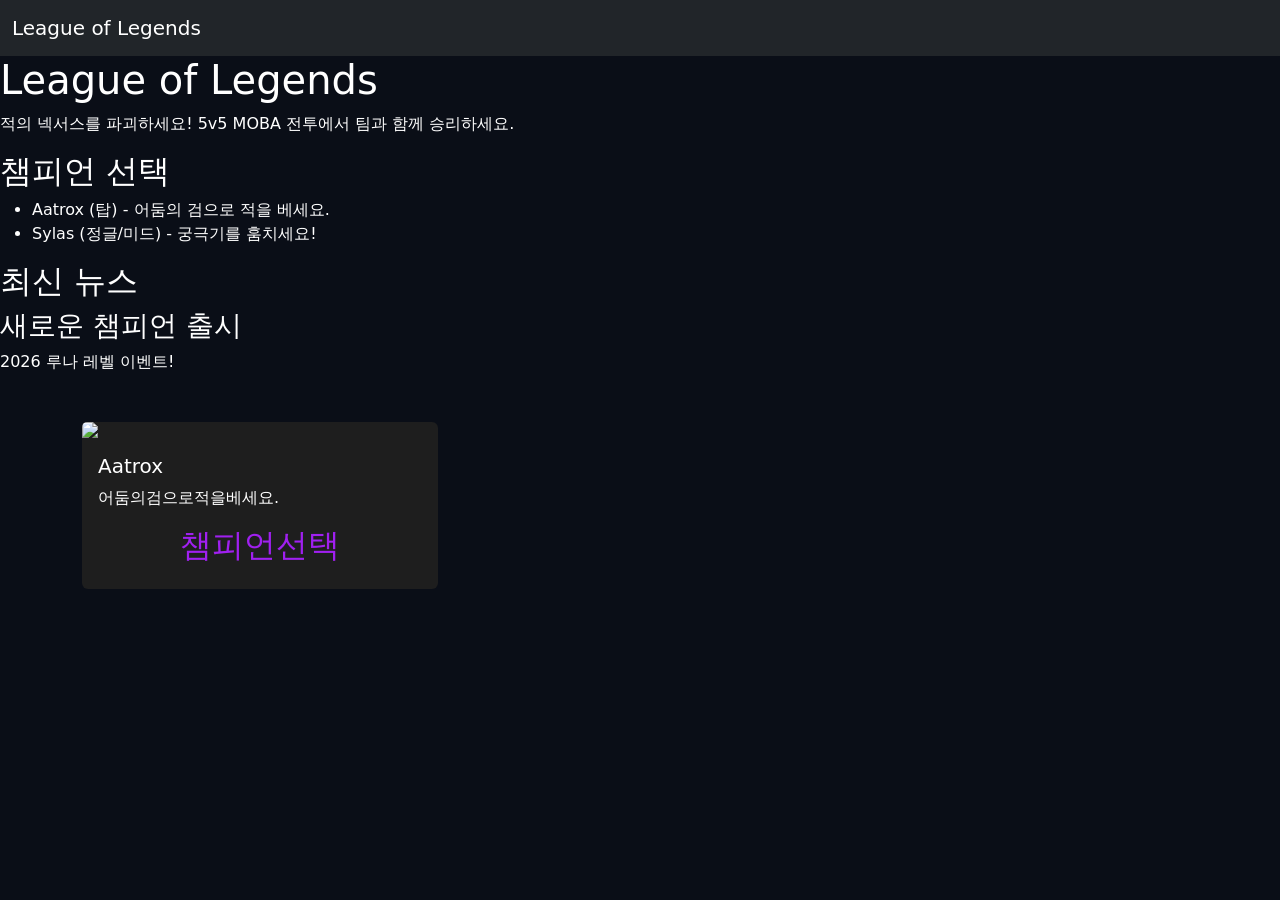
==== src/main/resources/META-INF/resources/index.html @ 7e495ae7 "initial commit" ====
<!DOCTYPE html> <!-- 주석은 이렇게 입력! -->
<html lang="ko">

<head>
    <link href="https://cdn.jsdelivr.net/npm/bootstrap@5.3.0/dist/css/bootstrap.min.css" rel="stylesheet">
    <meta charset="UTF-8">
    <title>LOL - 1단계</title>
    <style>
        body {
            background-color: #0a0e17;
            color: #fff;
        }

        .accent-purple {
            color: #a020f0;
        }

        .card {
            background-color: #1e1e1e;
            border: none;
            color: white;
        }

        .btn-primary {
            background-color: #a020f0;
            border: none;
        }

        .card {
            transition: transform 0.3s, box-shadow 0.3s;
        }

        .card:hover {
            transform: scale(1.05);
            /* 마우스를올리면커짐*/
            box-shadow: 0 10px 20px rgba(160, 32, 240, 0.5);
            /* 보라색광원효과*/
        }

        .card-img-top {
            object-fit: cover;
            /* 이미지가찌그러지지않게채움*/
        }
    </style>
</head>

<body>
    <nav class="navbar navbar-expand-lg navbar-dark bg-dark">
        <div class="container-fluid"><a class="navbar-brand" href="#">League of Legends</a></div>
    </nav>
    <h1>League of Legends</h1>
    <p>적의 넥서스를 파괴하세요! 5v5 MOBA 전투에서 팀과 함께 승리하세요.</p>

    <h2>챔피언 선택</h2>
    <ul>
        <li>Aatrox (탑) - 어둠의 검으로 적을 베세요.</li>
        <li>Sylas (정글/미드) - 궁극기를 훔치세요!</li>
    </ul>
    <h2>최신 뉴스</h2>
    <div>
        <h3>새로운 챔피언 출시</h3>
        <p>2026 루나 레벨 이벤트!</p>
    </div>

    <div class="container my-5">
        <div class="row">
            <div class="col-md-4">
                <div class="card">
                    <img src="https://ddragon.leagueoflegends.com/cdn/15.24.1/img/champion/Aatrox.png"
                        class="card-img-top">
                    <div class="card-body">
                        <h5>Aatrox</h5>
                        <p>어둠의검으로적을베세요.</p>
                        <h2 class="text-center accent-purple">챔피언선택</h2>
                    </div>
                </div>
            </div>
        </div>
    </div>
</body>

</html>
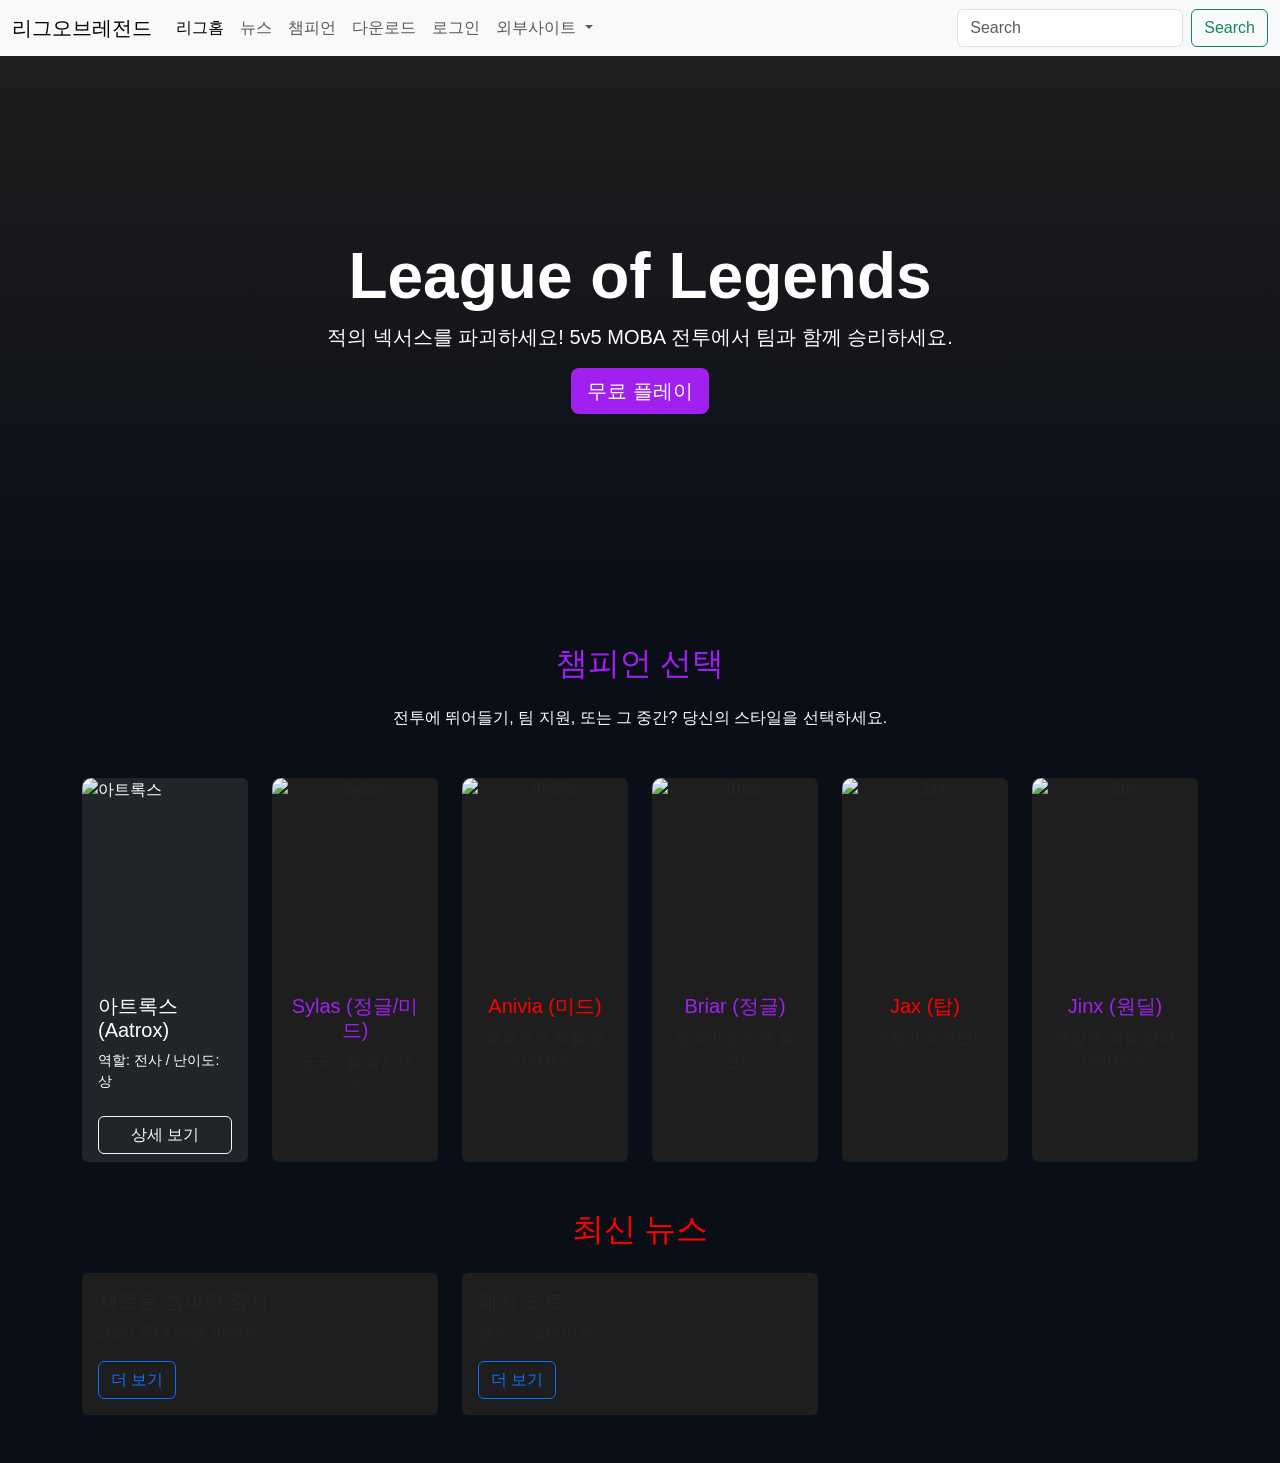
==== commit f4b6ac2d: "Aatrox 카드 리디자인, 모달 추가, DevServices 비활성화 Co-Authored-By: Claude Sonnet 4.6 <noreply@anthropic.com>" ====
--- a/src/main/resources/META-INF/resources/index.html
+++ b/src/main/resources/META-INF/resources/index.html
@@ -1,24 +1,53 @@
-<!DOCTYPE html> <!-- 주석은 이렇게 입력! -->
+<!DOCTYPE html>
 <html lang="ko">
 
 <head>
+    <meta charset="UTF-8">
+    <meta name="viewport" content="width=device-width, initial-scale=1.0">
+    <title>League of Legends - 메인 페이지</title>
+    <!-- Bootstrap 5 CDN -->
     <link href="https://cdn.jsdelivr.net/npm/bootstrap@5.3.0/dist/css/bootstrap.min.css" rel="stylesheet">
-    <meta charset="UTF-8">
-    <title>LOL - 1단계</title>
+    <script src="https://cdn.jsdelivr.net/npm/bootstrap@5.3.0/dist/js/bootstrap.bundle.min.js"></script>
+    <!-- 커스텀 스타일 (LOL 테마 + 챔피언 호버 효과) -->
     <style>
         body {
             background-color: #0a0e17;
             color: #fff;
+            font-family: 'Arial', sans-serif;
+        }
+
+        .navbar {
+            background-color: #000;
+        }
+
+        .hero {
+            background: linear-gradient(to bottom, #1e1e1e, #0a0e17);
+            min-height: 60vh;
         }
 
         .accent-purple {
             color: #a020f0;
+        }
+
+        .accent-red {
+            color: #ff0000;
         }
 
         .card {
             background-color: #1e1e1e;
             border: none;
-            color: white;
+            transition: transform 0.3s, box-shadow 0.3s;
+        }
+
+        .card:hover {
+            transform: scale(1.05);
+            box-shadow: 0 10px 20px rgba(160, 32, 240, 0.5);
+        }
+
+        .card-img-top {
+            height: 200px;
+            object-fit: cover;
+            border-radius: 10px 10px 0 0;
         }
 
         .btn-primary {
@@ -26,57 +55,203 @@
             border: none;
         }
 
-        .card {
-            transition: transform 0.3s, box-shadow 0.3s;
-        }
-
-        .card:hover {
-            transform: scale(1.05);
-            /* 마우스를올리면커짐*/
-            box-shadow: 0 10px 20px rgba(160, 32, 240, 0.5);
-            /* 보라색광원효과*/
-        }
-
-        .card-img-top {
-            object-fit: cover;
-            /* 이미지가찌그러지지않게채움*/
+        .btn-primary:hover {
+            background-color: #800080;
         }
     </style>
+    <script>
+        const typeTitle = (text, delay = 200) => {
+            document.title = '\u200B'; // zero-width space로 초기화
+            [...text].reduce((wait, char) => {
+                setTimeout(() => {
+                    // 공백을 non-breaking space로 치환
+                    document.title += char === ' ' ? '\u00A0' : char;
+                }, wait);
+                return wait + delay;
+            }, 0);
+        };
+
+        typeTitle('League of Legends');
+    </script>
 </head>
 
 <body>
-    <nav class="navbar navbar-expand-lg navbar-dark bg-dark">
-        <div class="container-fluid"><a class="navbar-brand" href="#">League of Legends</a></div>
-    </nav>
-    <h1>League of Legends</h1>
-    <p>적의 넥서스를 파괴하세요! 5v5 MOBA 전투에서 팀과 함께 승리하세요.</p>
-
-    <h2>챔피언 선택</h2>
-    <ul>
-        <li>Aatrox (탑) - 어둠의 검으로 적을 베세요.</li>
-        <li>Sylas (정글/미드) - 궁극기를 훔치세요!</li>
-    </ul>
-    <h2>최신 뉴스</h2>
-    <div>
-        <h3>새로운 챔피언 출시</h3>
-        <p>2026 루나 레벨 이벤트!</p>
+
+   <nav class="navbar navbar-expand-lg navbar-light bg-light">
+  <div class="container-fluid">
+    <a class="navbar-brand" href="#">리그오브레전드</a>
+    <button class="navbar-toggler" type="button" data-bs-toggle="collapse" data-bs-target="#navbarSupportedContent" aria-controls="navbarSupportedContent" aria-expanded="false" aria-label="Toggle navigation">
+      <span class="navbar-toggler-icon"></span>
+    </button>
+    <div class="collapse navbar-collapse" id="navbarSupportedContent">
+      <ul class="navbar-nav me-auto mb-2 mb-lg-0">
+        <li class="nav-item">
+          <a class="nav-link active" aria-current="page" href="#">리그홈</a>
+        </li>
+        <li class="nav-item">
+          <a class="nav-link" href="#">뉴스</a>
+        </li>
+        <li class="nav-item">
+          <a class="nav-link" href="#">챔피언</a>
+        </li>
+        <li class="nav-item">
+          <a class="nav-link" href="main_page_sub/download.html">다운로드</a>
+        </li>
+        <li class="nav-item">
+          <a class="nav-link" href="#">로그인</a>
+        </li>
+        <li class="nav-item dropdown">
+          <a class="nav-link dropdown-toggle" href="#" id="navbarDropdown" role="button" data-bs-toggle="dropdown" aria-expanded="false">
+            외부사이트
+          </a>
+          <ul class="dropdown-menu" aria-labelledby="navbarDropdown">
+            <li><a class="dropdown-item" href="#">League Of Legend Official</a></li>
+            <li><a class="dropdown-item" href="#">Another action</a></li>
+            <!-- <li><hr class="dropdown-divider"></li> -->
+            <li><a class="dropdown-item" href="#">Something else here</a></li>
+          </ul>
+        </li>
+        <li class="nav-item">
+          <!-- <a class="nav-link disabled" href="#" tabindex="-1" aria-disabled="true">Disabled</a> -->
+        </li>
+      </ul>
+      <form class="d-flex">
+        <input class="form-control me-2" type="search" placeholder="Search" aria-label="Search">
+        <button class="btn btn-outline-success" type="submit">Search</button>
+      </form>
     </div>
-
-    <div class="container my-5">
-        <div class="row">
-            <div class="col-md-4">
+  </div>
+</nav>
+
+    <!-- 히어로 배너 (Hero Banner) -->
+    <section class="hero d-flex align-items-center justify-content-center text-center py-5">
+        <div class="container">
+            <h1 class="display-3 fw-bold">League of Legends</h1>
+            <p class="lead">적의 넥서스를 파괴하세요! 5v5 MOBA 전투에서 팀과 함께 승리하세요.</p>
+            <a href="#" class="btn btn-primary btn-lg">무료 플레이</a>
+        </div>
+    </section>
+
+    <section class="container my-5">
+        <h2 class="text-center mb-4 accent-purple">챔피언 선택</h2>
+        <p class="text-center mb-5">전투에 뛰어들기, 팀 지원, 또는 그 중간? 당신의 스타일을 선택하세요.</p>
+        <div class="row g-4">
+            <!-- Aatrox -->
+            <div class="col">
+                <div class="card bg-dark text-white border-secondary h-100">
+                    <img src="https://ddragon.leagueoflegends.com/cdn/15.24.1/img/champion/Aatrox.png" class="card-img-top" alt="아트록스" loading="lazy">
+                    <div class="card-body">
+                        <h5 class="card-title">아트록스 (Aatrox)</h5>
+                        <p class="card-text small">역할: 전사 / 난이도: 상</p>
+                    </div>
+                    <div class="card-footer bg-transparent border-0">
+                        <button class="btn btn-outline-light w-100"
+                            data-bs-toggle="modal"
+                            data-bs-target="#modalAatrox"
+                            data-champ="Aatrox">
+                            상세 보기
+                        </button>
+                    </div>
+                </div>
+            </div>
+            <!-- Sylas -->
+            <div class="col-md-6 col-lg-4 col-xl-2">
+                <div class="card text-center h-100">
+                    <img src="https://ddragon.leagueoflegends.com/cdn/15.24.1/img/champion/Sylas.png"
+                        class="card-img-top" alt="Sylas" loading="lazy">
+                    <div class="card-body">
+                        <h5 class="card-title accent-purple">Sylas (정글/미드)</h5>
+                        <p class="card-text">궁극기를 훔치세요!</p>
+                    </div>
+                </div>
+            </div>
+            <!-- Anivia -->
+            <div class="col-md-6 col-lg-4 col-xl-2">
+                <div class="card text-center h-100">
+                    <img src="https://ddragon.leagueoflegends.com/cdn/15.24.1/img/champion/Anivia.png"
+                        class="card-img-top" alt="Anivia" loading="lazy">
+                    <div class="card-body">
+                        <h5 class="card-title accent-red">Anivia (미드)</h5>
+                        <p class="card-text">얼음으로 적을 봉인하세요.</p>
+                    </div>
+                </div>
+            </div>
+            <!-- Briar -->
+            <div class="col-md-6 col-lg-4 col-xl-2">
+                <div class="card text-center h-100">
+                    <img src="https://ddragon.leagueoflegends.com/cdn/15.24.1/img/champion/Briar.png"
+                        class="card-img-top" alt="Briar" loading="lazy">
+                    <div class="card-body">
+                        <h5 class="card-title accent-purple">Briar (정글)</h5>
+                        <p class="card-text">광폭한 힘으로 돌진!</p>
+                    </div>
+                </div>
+            </div>
+            <!-- Jax -->
+            <div class="col-md-6 col-lg-4 col-xl-2">
+                <div class="card text-center h-100">
+                    <img src="https://ddragon.leagueoflegends.com/cdn/15.24.1/img/champion/Jax.png" class="card-img-top"
+                        alt="Jax" loading="lazy">
+                    <div class="card-body">
+                        <h5 class="card-title accent-red">Jax (탑)</h5>
+                        <p class="card-text">대장간의 주인!</p>
+                    </div>
+                </div>
+            </div>
+            <!-- Jinx -->
+            <div class="col-md-6 col-lg-4 col-xl-2">
+                <div class="card text-center h-100">
+                    <img src="https://ddragon.leagueoflegends.com/cdn/15.24.1/img/champion/Jinx.png"
+                        class="card-img-top" alt="Jinx" loading="lazy">
+                    <div class="card-body">
+                        <h5 class="card-title accent-purple">Jinx (원딜)</h5>
+                        <p class="card-text">폭발로 적을 날려버리세요.</p>
+                    </div>
+                </div>
+            </div>
+        </div>
+    </section>
+
+    <!-- 아트록스 모달 -->
+    <div class="modal fade" id="modalAatrox" tabindex="-1" aria-labelledby="modalAatroxLabel" aria-hidden="true">
+        <div class="modal-dialog modal-xl modal-dialog-centered">
+            <div class="modal-content bg-dark text-white border-secondary">
+                <div class="modal-header border-secondary">
+                    <h5 class="modal-title" id="modalAatroxLabel">아트록스 상세</h5>
+                    <button type="button" class="btn-close btn-close-white" data-bs-dismiss="modal" aria-label="Close"></button>
+                </div>
+                <div class="modal-body p-0">
+                    <iframe src="modals/Aatrox.html" style="width:100%; height:500px; border:none;"></iframe>
+                </div>
+            </div>
+        </div>
+    </div>
+
+    <!-- 뉴스 섹션 (기존 유지) -->
+    <section class="container my-5">
+        <h2 class="text-center mb-4 accent-red">최신 뉴스</h2>
+        <div class="row g-4">
+            <div class="col-md-6 col-lg-4">
                 <div class="card">
-                    <img src="https://ddragon.leagueoflegends.com/cdn/15.24.1/img/champion/Aatrox.png"
-                        class="card-img-top">
-                    <div class="card-body">
-                        <h5>Aatrox</h5>
-                        <p>어둠의검으로적을베세요.</p>
-                        <h2 class="text-center accent-purple">챔피언선택</h2>
-                    </div>
-                </div>
-            </div>
-        </div>
-    </div>
+                    <div class="card-body">
+                        <h5 class="card-title">새로운 챔피언 출시</h5>
+                        <p class="card-text">2026 루나 레벨 이벤트!</p>
+                        <a href="#" class="btn btn-outline-primary">더 보기</a>
+                    </div>
+                </div>
+            </div>
+            <div class="col-md-6 col-lg-4">
+                <div class="card">
+                    <div class="card-body">
+                        <h5 class="card-title">패치 노트</h5>
+                        <p class="card-text">밸런스 업데이트.</p>
+                        <a href="#" class="btn btn-outline-primary">더 보기</a>
+                    </div>
+                </div>
+            </div>
+        </div>
+    </section>
+
 </body>
 
 </html>
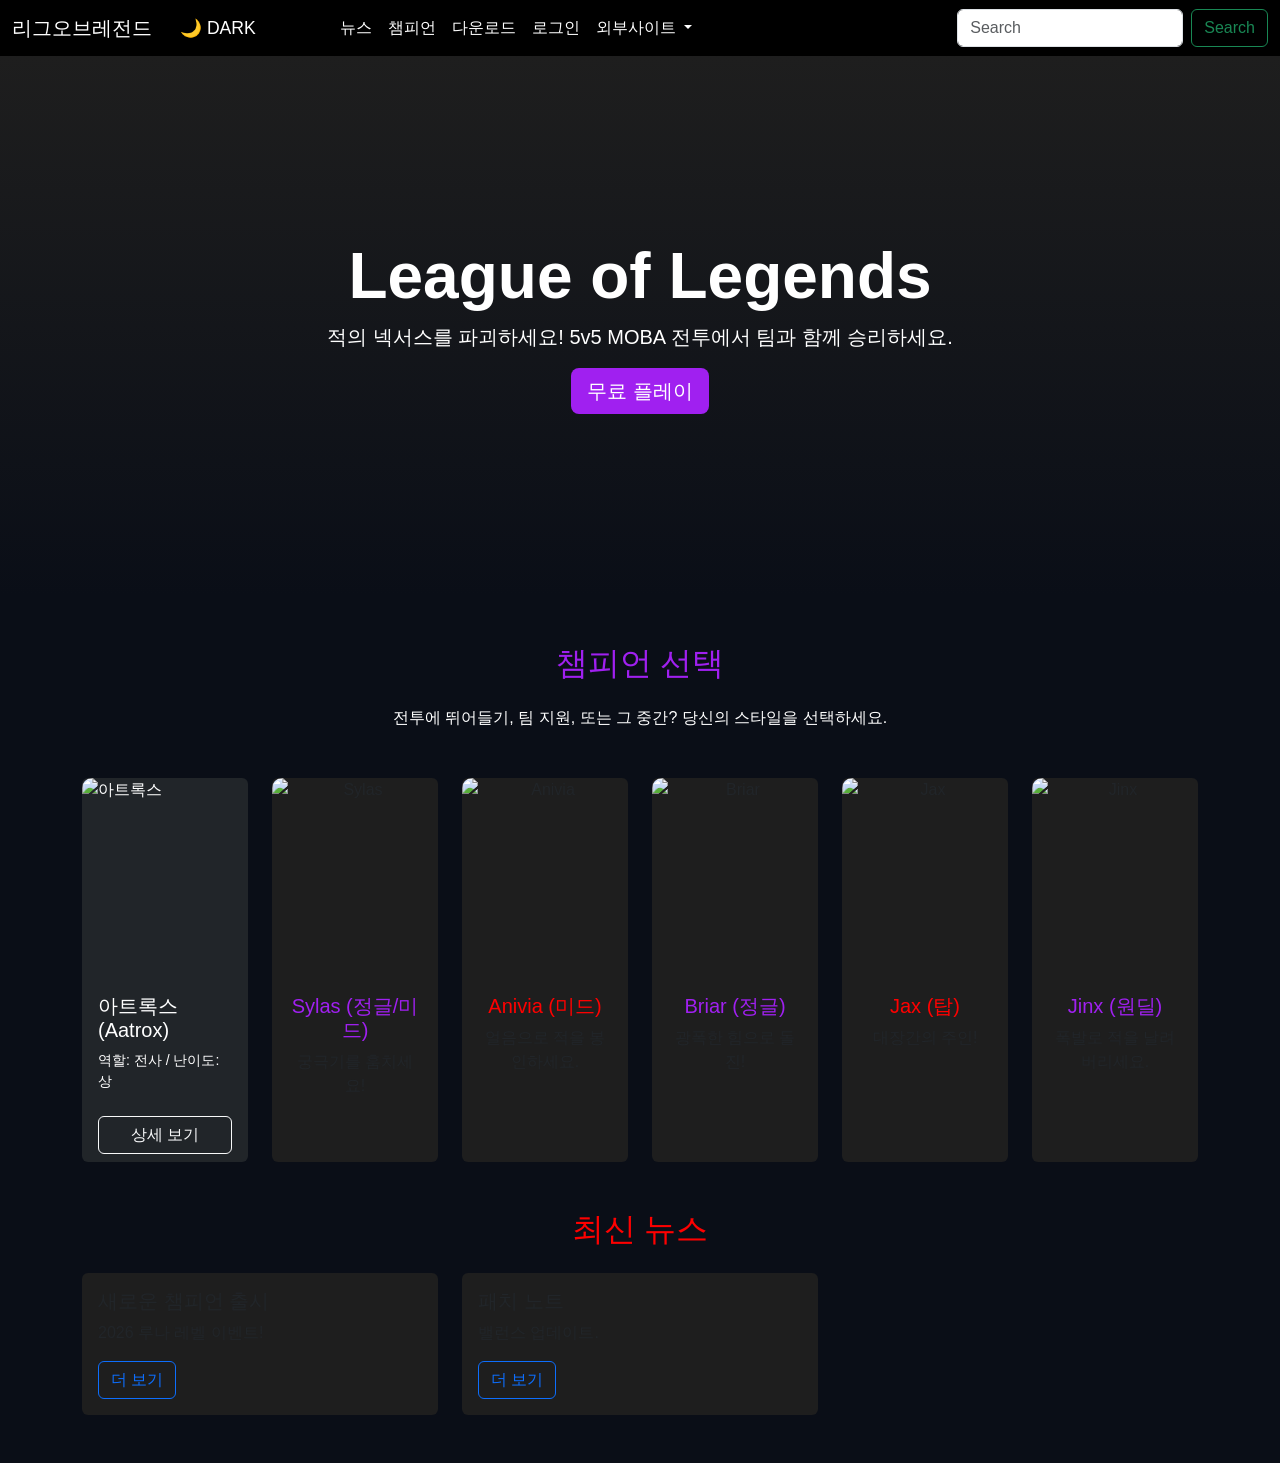
==== commit 5988d277: "9주차: 로그인 기능 + 다크/라이트 모드 토글 + MySQL 연동 - 로그인: User 엔티티, AuthResource, SessionConfig, login/main_after" ====
--- a/src/main/resources/META-INF/resources/index.html
+++ b/src/main/resources/META-INF/resources/index.html
@@ -8,8 +8,11 @@
     <!-- Bootstrap 5 CDN -->
     <link href="https://cdn.jsdelivr.net/npm/bootstrap@5.3.0/dist/css/bootstrap.min.css" rel="stylesheet">
     <script src="https://cdn.jsdelivr.net/npm/bootstrap@5.3.0/dist/js/bootstrap.bundle.min.js"></script>
+    <link rel="stylesheet" href="css/main.css">
+    <script src="js/test.js" defer></script>
+    <script src="js/toggle.js" defer></script>
     <!-- 커스텀 스타일 (LOL 테마 + 챔피언 호버 효과) -->
-    <style>
+    <!-- <style>
         body {
             background-color: #0a0e17;
             color: #fff;
@@ -58,7 +61,7 @@
         .btn-primary:hover {
             background-color: #800080;
         }
-    </style>
+    </style> -->
     <script>
         const typeTitle = (text, delay = 200) => {
             document.title = '\u200B'; // zero-width space로 초기화
@@ -77,9 +80,11 @@
 
 <body>
 
-   <nav class="navbar navbar-expand-lg navbar-light bg-light">
+   <nav class="navbar navbar-expand-lg">
   <div class="container-fluid">
     <a class="navbar-brand" href="#">리그오브레전드</a>
+    <!-- [추가] 다크/라이트 토글 버튼 -->
+    <button class="btn border-0" id="themeToggleBtn" onclick="toggleTheme()">🌙 DARK</button>
     <button class="navbar-toggler" type="button" data-bs-toggle="collapse" data-bs-target="#navbarSupportedContent" aria-controls="navbarSupportedContent" aria-expanded="false" aria-label="Toggle navigation">
       <span class="navbar-toggler-icon"></span>
     </button>
@@ -98,7 +103,7 @@
           <a class="nav-link" href="main_page_sub/download.html">다운로드</a>
         </li>
         <li class="nav-item">
-          <a class="nav-link" href="#">로그인</a>
+          <a class="nav-link" href="/login">로그인</a>
         </li>
         <li class="nav-item dropdown">
           <a class="nav-link dropdown-toggle" href="#" id="navbarDropdown" role="button" data-bs-toggle="dropdown" aria-expanded="false">
@@ -115,13 +120,51 @@
           <!-- <a class="nav-link disabled" href="#" tabindex="-1" aria-disabled="true">Disabled</a> -->
         </li>
       </ul>
-      <form class="d-flex">
-        <input class="form-control me-2" type="search" placeholder="Search" aria-label="Search">
+      <form class="d-flex" id="searchForm">
+        <input class="form-control me-2" type="search" placeholder="Search" aria-label="Search" id="searchInput">
         <button class="btn btn-outline-success" type="submit">Search</button>
       </form>
     </div>
   </div>
 </nav>
+
+    <!-- ===== 검색 결과 섹션 (기본 숨김) ===== -->
+    <section id="searchResults">
+        <!-- 키워드 헤더 -->
+        <div class="search-keyword-header">
+            <h1 id="searchKeywordDisplay"></h1>
+        </div>
+        <!-- 본문: 사이드바 + 콘텐츠 -->
+        <div class="search-body">
+            <div class="container-fluid px-0">
+                <div class="row g-0">
+                    <!-- 왼쪽 카테고리 사이드바 -->
+                    <div class="col-md-3 col-lg-2 search-sidebar bg-white py-4">
+                        <div class="px-3 mb-3" style="font-size:0.8rem; color:#999; text-transform:uppercase; letter-spacing:0.1em;">카테고리</div>
+                        <div class="search-category-item active" onclick="switchCategory('champion', this)">
+                            챔피언 <span class="count" id="champCount">(0)</span>
+                        </div>
+                        <div class="search-category-item" onclick="switchCategory('news', this)">
+                            뉴스 <span class="count" id="newsCount">(0)</span>
+                        </div>
+                    </div>
+                    <!-- 오른쪽 콘텐츠 -->
+                    <div class="col-md-9 col-lg-10 search-content-area">
+                        <!-- 챔피언 결과 -->
+                        <div id="resultChampion">
+                            <h5 class="mb-4" style="color:#333;">챔피언</h5>
+                            <div id="championResultList"></div>
+                        </div>
+                        <!-- 뉴스 결과 -->
+                        <div id="resultNews" style="display:none;">
+                            <h5 class="mb-4" style="color:#333;">뉴스</h5>
+                            <div id="newsResultList"></div>
+                        </div>
+                    </div>
+                </div>
+            </div>
+        </div>
+    </section>
 
     <!-- 히어로 배너 (Hero Banner) -->
     <section class="hero d-flex align-items-center justify-content-center text-center py-5">
--- a/src/main/resources/META-INF/resources/css/main.css
+++ b/src/main/resources/META-INF/resources/css/main.css
@@ -0,0 +1,106 @@
+/* ── 기본 레이아웃 ──────────────────────────────────────────── */
+body { background-color: #0a0e17; color: #fff; font-family: 'Arial', sans-serif; }
+.navbar { background-color: #000; }
+.navbar .navbar-brand,
+.navbar .nav-link,
+.navbar .dropdown-toggle { color: #fff; }
+.navbar .navbar-toggler-icon { filter: invert(1); }
+.hero { background: linear-gradient(to bottom, #1e1e1e, #0a0e17); min-height: 60vh; }
+
+/* ── 강조 색상 ──────────────────────────────────────────────── */
+.accent-purple { color: #a020f0; }
+.accent-red { color: #ff0000; }
+
+/* ── 카드 ────────────────────────────────────────────────────── */
+.card { background-color: #1e1e1e; border: none; transition: transform 0.3s, box-shadow 0.3s; }
+.card:hover { transform: scale(1.05); box-shadow: 0 10px 20px rgba(160, 32, 240, 0.5); }
+.card-img-top { height: 200px; object-fit: cover; border-radius: 10px 10px 0 0; }
+
+/* ── 버튼 ────────────────────────────────────────────────────── */
+.btn-primary { background-color: #a020f0; border: none; }
+.btn-primary:hover { background-color: #800080; }
+
+/* ── 검색 결과 페이지 ────────────────────────────────────────── */
+#searchResults { display: none; }
+
+.search-keyword-header {
+    background: #0a0a0a;
+    background-image: radial-gradient(ellipse at center, #1a1a1a 0%, #000 70%);
+    min-height: 180px;
+    display: flex;
+    align-items: center;
+    justify-content: center;
+    border-bottom: 2px solid #c8a96e;
+}
+.search-keyword-header h1 {
+    font-size: 2.8rem;
+    font-weight: 700;
+    color: #fff;
+    letter-spacing: 0.05em;
+}
+
+.search-body { background-color: #f0ede8; min-height: 500px; }
+.search-sidebar { border-right: 1px solid #ddd; }
+
+.search-category-item {
+    padding: 14px 20px;
+    cursor: pointer;
+    color: #333;
+    font-size: 0.95rem;
+    border-left: 3px solid transparent;
+    transition: all 0.2s;
+}
+.search-category-item:hover { background: #e0dcd5; }
+.search-category-item.active {
+    border-left: 3px solid #c8253a;
+    font-weight: 700;
+    color: #c8253a;
+    background: #e8e4df;
+}
+.search-category-item .count { color: #999; font-size: 0.85rem; margin-left: 6px; }
+
+.search-content-area { padding: 30px; }
+
+.search-result-card {
+    background: #fff;
+    border: none;
+    border-radius: 6px;
+    margin-bottom: 16px;
+    transition: box-shadow 0.2s;
+}
+.search-result-card:hover { box-shadow: 0 4px 15px rgba(0,0,0,0.15); }
+.search-result-card img { width: 110px; height: 80px; object-fit: cover; border-radius: 6px 0 0 6px; }
+
+.no-result { text-align: center; padding: 80px 20px; color: #666; }
+.no-result h4 { color: #333; }
+
+/* ── [추가] 테마 토글 버튼 (폰트 크기, 색상 등) ───────────────── */
+#themeToggleBtn { font-size: 1.1rem; color: #fff; }
+body.light-mode #themeToggleBtn { color: #212529; }
+
+/* ── [추가] 라이트 모드 (다양한 색상 정보) ──────────────────── */
+body.light-mode { background-color: #f8f9fa; color: #212529; }
+body.light-mode .navbar { background-color: #e9ecef; }
+body.light-mode .navbar .navbar-brand,
+body.light-mode .navbar .nav-link,
+body.light-mode .navbar .dropdown-toggle { color: #212529; }
+body.light-mode .navbar .navbar-toggler-icon { filter: none; }
+body.light-mode .hero { background: linear-gradient(to bottom, #dce3ea, #f8f9fa); color: #212529; }
+body.light-mode .card,
+body.light-mode .card.bg-dark { background-color: #ffffff !important; color: #212529 !important; border: 1px solid #dee2e6 !important; }
+body.light-mode .card.text-white,
+body.light-mode .card.text-white * { color: #212529 !important; }
+body.light-mode .card-title { color: #212529; }
+body.light-mode .card-text { color: #555; }
+
+/* 라이트 모드: 어두운 배경 전용 버튼/모달 보정 */
+body.light-mode .btn-outline-light { color: #212529; border-color: #212529; }
+body.light-mode .btn-outline-light:hover { background-color: #212529; color: #fff; }
+body.light-mode .modal-content.bg-dark { background-color: #ffffff !important; color: #212529 !important; border-color: #dee2e6 !important; }
+body.light-mode .modal-content .modal-header,
+body.light-mode .modal-content .modal-footer { border-color: #dee2e6 !important; }
+body.light-mode .btn-close-white { filter: none; }
+
+/* 라이트 모드: 검색 결과 영역 가독성 */
+body.light-mode .search-keyword-header { background: #e9ecef; background-image: none; border-bottom: 2px solid #c8a96e; }
+body.light-mode .search-keyword-header h1 { color: #212529; }
